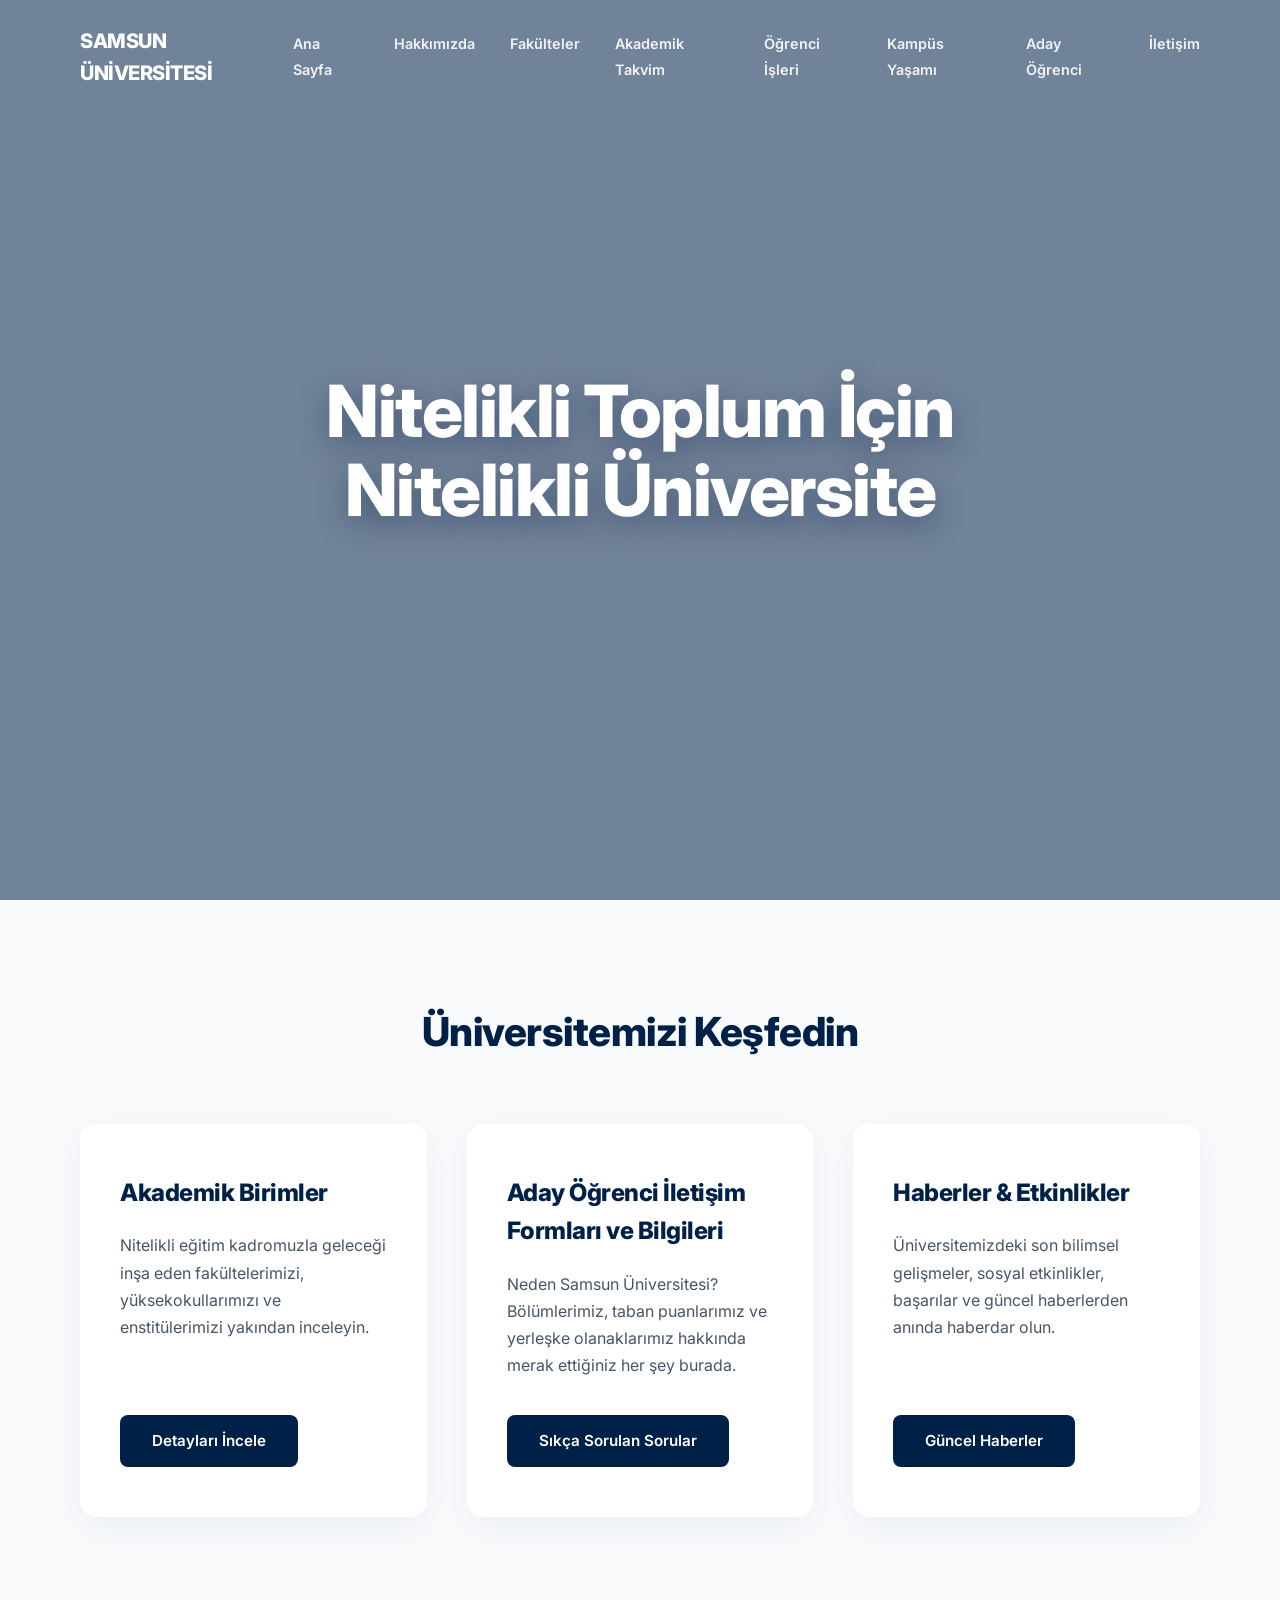
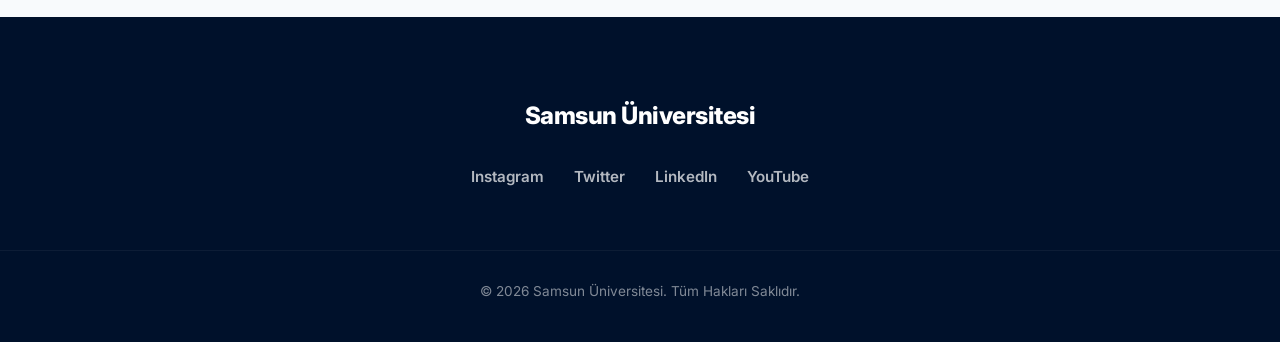
==== index.html @ f70bfde0 "ilk yükleme" ====
<!DOCTYPE html>
<html lang="tr">

<head>
    <meta charset="UTF-8">
    <meta name="viewport" content="width=device-width, initial-scale=1.0">
    <title>Samsun Üniversitesi | Ana Sayfa</title>
    <link rel="stylesheet" href="style.css">
    <meta name="description"
        content="Nitelikli Toplum İçin Nitelikli Üniversite - Samsun Üniversitesi Resmi Web Sitesi">
</head>

<body>

    <!-- Header & Navigation -->
    <header id="main-header">
        <div class="nav-container">
            <a href="index.html" class="logo">Samsun Üniversitesi</a>
            <nav>
                <ul>
                    <li><a href="index.html">Ana Sayfa</a></li>
                    <li><a href="hakkimizda.html">Hakkımızda</a></li>
                    <li><a href="fakulteler.html">Fakülteler</a></li>
                    <li><a href="takvim.html">Akademik Takvim</a></li>
                    <li><a href="ogrenci.html">Öğrenci İşleri</a></li>
                    <li><a href="kampus.html">Kampüs Yaşamı</a></li>
                    <li><a href="aday.html">Aday Öğrenci</a></li>
                    <li><a href="iletisim.html">İletişim</a></li>
                </ul>
            </nav>
        </div>
    </header>

    <!-- Hero Section -->
    <section class="hero">
        <video autoplay muted loop playsinline class="video-background">
            <source src="video/samsun_uni_bg.mp4" type="video/mp4">
            Tarayıcınız video etiketini desteklemiyor.
        </video>
        <div class="hero-overlay"></div>
        <div class="hero-content">
            <h1>Nitelikli Toplum İçin<br>Nitelikli Üniversite</h1>
        </div>
    </section>

    <!-- Info Cards Section -->
    <main class="container">
        <h2>Üniversitemizi Keşfedin</h2>
        <div class="card-grid">
            <div class="card">
                <h3>Akademik Birimler</h3>
                <p>Nitelikli eğitim kadromuzla geleceği inşa eden fakültelerimizi, yüksekokullarımızı ve enstitülerimizi
                    yakından inceleyin.</p>
                <a href="https://www.samsun.edu.tr/fakulteler" class="btn">Detayları İncele</a>
            </div>
            <div class="card">
                <h3>Aday Öğrenci İletişim Formları ve Bilgileri</h3>
                <p>Neden Samsun Üniversitesi? Bölümlerimiz, taban puanlarımız ve yerleşke olanaklarımız hakkında merak
                    ettiğiniz her şey burada.</p>
                <a href="aday.html" class="btn">Sıkça Sorulan Sorular</a>
            </div>
            <div class="card">
                <h3>Haberler & Etkinlikler</h3>
                <p>Üniversitemizdeki son bilimsel gelişmeler, sosyal etkinlikler, başarılar ve güncel haberlerden anında
                    haberdar olun.</p>
                <a href="haberler.html" class="btn">Güncel Haberler</a>
            </div>
        </div>
    </main>

    <!-- Footer -->
    <footer>
        <div class="footer-content">
            <div class="footer-logo">Samsun Üniversitesi</div>
            <!-- Social Media Text Links -->
            <div class="social-links">
                <a href="https://www.instagram.com/samsun.univ/" target="_blank">Instagram</a>
                <a href="https://x.com/samsun_univ" target="_blank">Twitter</a>
                <a href="https://www.linkedin.com/school/samsununiversitesi/about/" target="_blank">LinkedIn</a>
                <a href="https://www.youtube.com/@SamsunÜniversitesiTV" target="_blank">YouTube</a>
            </div>
        </div>
        <div class="footer-bottom">
            &copy; 2026 Samsun Üniversitesi. Tüm Hakları Saklıdır.
        </div>
    </footer>

    <!-- Script for Sticky Header behavior -->

</body>

</html>
---- style.css ----
@import url('https://fonts.googleapis.com/css2?family=Inter:wght@300;400;600;800&display=swap');

:root {
    --navy-blue: #002147;
    --navy-light: #003366;
    --navy-dark: #00112b;
    --white: #ffffff;
    --bg-light: #f8fafc;
    --text-primary: #1e293b;
    --text-secondary: #475569;
    --shadow-soft: 0 10px 40px rgba(0, 33, 71, 0.05);
    --shadow-hover: 0 20px 50px rgba(0, 33, 71, 0.1);
    --transition-speed: 0.4s;
}

* {
    margin: 0;
    padding: 0;
    box-sizing: border-box;
}

body {
    font-family: 'Inter', sans-serif;
    color: var(--text-primary);
    background-color: var(--bg-light);
    line-height: 1.6;
    /* Page Transition fade effect */
    animation: fadeIn 0.6s ease-out forwards;
}

@keyframes fadeIn {
    from {
        opacity: 0;
        transform: translateY(10px);
    }

    to {
        opacity: 1;
        transform: translateY(0);
    }
}

a {
    text-decoration: none;
    color: inherit;
    transition: color var(--transition-speed);
}

/* Header & Navigation */
header {
    position: fixed;
    top: 0;
    left: 0;
    width: 100%;
    z-index: 1000;
    transition: background-color var(--transition-speed), box-shadow var(--transition-speed);
    background-color: transparent;
}

/* Scrolled Header Class */
header.scrolled {
    background-color: var(--navy-blue);
    box-shadow: 0 4px 30px rgba(0, 0, 0, 0.15);
}

.nav-container {
    max-width: 1200px;
    margin: 0 auto;
    padding: 25px 40px;
    display: flex;
    justify-content: space-between;
    align-items: center;
    transition: padding var(--transition-speed);
}

header.scrolled .nav-container {
    padding: 15px 40px;
}

.logo {
    font-size: 1.25rem;
    font-weight: 800;
    color: var(--white);
    letter-spacing: -0.5px;
    text-transform: uppercase;
}

nav ul {
    list-style: none;
    display: flex;
    gap: 35px;
}

nav ul li a {
    color: var(--white);
    font-weight: 600;
    font-size: 0.9rem;
    position: relative;
    padding-bottom: 5px;
    opacity: 0.9;
    transition: opacity var(--transition-speed);
}

nav ul li a:hover {
    opacity: 1;
}

nav ul li a::after {
    content: '';
    position: absolute;
    bottom: 0;
    left: 0;
    width: 0%;
    height: 2px;
    background-color: var(--white);
    transition: width var(--transition-speed) ease;
}

nav ul li a:hover::after {
    width: 100%;
}

/* Hero Section with YouTube Background */
.hero {
    position: relative;
    width: 100%;
    height: 100vh;
    display: flex;
    justify-content: center;
    align-items: center;
    overflow: hidden;
}

.video-background {
    position: absolute;
    top: 50%;
    left: 50%;
    transform: translate(-50%, -50%);
    width: 100vw;
    height: 100vw;
    min-height: 100vh;
    min-width: 177.77vh;
    z-index: -1;
    pointer-events: none;
}

.hero-overlay {
    position: absolute;
    top: 0;
    left: 0;
    width: 100%;
    height: 100%;
    background: rgba(0, 33, 71, 0.55);
    /* Deep blue overlay 55% */
    z-index: 2;
}

.hero-content {
    position: relative;
    z-index: 3;
    text-align: center;
    color: var(--white);
    padding: 0 20px;
    max-width: 1000px;
}

.hero-content h1 {
    font-size: 4.5rem;
    font-weight: 800;
    letter-spacing: -1.5px;
    line-height: 1.1;
    text-shadow: 0 10px 30px rgba(0, 33, 71, 0.4);
}

/* Main Content Container */
.container {
    max-width: 1200px;
    margin: 100px auto;
    padding: 0 40px;
}

/* Section Titles */
h2 {
    font-size: 2.5rem;
    color: var(--navy-blue);
    margin-bottom: 60px;
    text-align: center;
    font-weight: 800;
    letter-spacing: -0.5px;
}

/* Card Layout */
.card-grid {
    display: grid;
    grid-template-columns: repeat(auto-fit, minmax(320px, 1fr));
    gap: 40px;
}

.card {
    background: var(--white);
    border-radius: 16px;
    padding: 50px 40px;
    box-shadow: var(--shadow-soft);
    transition: transform var(--transition-speed), box-shadow var(--transition-speed);
    display: flex;
    flex-direction: column;
    align-items: flex-start;
}

.card:hover {
    transform: translateY(-8px);
    box-shadow: var(--shadow-hover);
}

.card h3 {
    color: var(--navy-blue);
    font-size: 1.5rem;
    font-weight: 800;
    margin-bottom: 20px;
    letter-spacing: -0.5px;
}

.card p {
    color: var(--text-secondary);
    margin-bottom: 35px;
    line-height: 1.7;
    flex-grow: 1;
}

.btn {
    display: inline-block;
    padding: 14px 32px;
    background-color: var(--navy-blue);
    color: var(--white);
    border-radius: 8px;
    font-weight: 600;
    font-size: 0.95rem;
    transition: background-color var(--transition-speed), transform var(--transition-speed);
}

.btn:hover {
    background-color: var(--navy-light);
    transform: translateY(-2px);
}

/* General Pages Hero */
.page-hero {
    height: 40vh;
    min-height: 300px;
    background-color: var(--navy-blue);
    display: flex;
    justify-content: center;
    align-items: flex-end;
    padding-bottom: 60px;
    color: var(--white);
}

.page-hero h1 {
    font-size: 3rem;
    font-weight: 800;
    letter-spacing: -1px;
}

/* Footer Section */
footer {
    background-color: var(--navy-dark);
    color: var(--white);
    padding: 80px 0 40px;
    text-align: center;
}

.footer-content {
    max-width: 1200px;
    margin: 0 auto;
    display: flex;
    flex-direction: column;
    align-items: center;
    gap: 30px;
}

.footer-logo {
    font-size: 1.5rem;
    font-weight: 800;
    letter-spacing: -0.5px;
}

.social-links {
    display: flex;
    gap: 30px;
}

.social-links a {
    color: var(--white);
    font-size: 0.95rem;
    font-weight: 600;
    opacity: 0.7;
    transition: opacity var(--transition-speed);
}

.social-links a:hover {
    opacity: 1;
}

.footer-bottom {
    margin-top: 60px;
    padding-top: 30px;
    border-top: 1px solid rgba(255, 255, 255, 0.1);
    font-size: 0.85rem;
    opacity: 0.5;
}

/* Mesaj kutusunun arka planı (başlangıçta gizli) */
.success-overlay {
    display: none;
    /* Gizle */
    position: fixed;
    top: 0;
    left: 0;
    width: 100%;
    height: 100%;
    background: rgba(0, 0, 0, 0.7);
    justify-content: center;
    align-items: center;
    z-index: 1000;
}

/* Linkte #basari olduğunda bu stili çalıştır */
.success-overlay:target {
    display: flex;
    /* Görünür yap */
}

/* Mesaj kutusu tasarımı */
.success-box {
    background: white;
    padding: 30px;
    border-radius: 10px;
    text-align: center;
    box-shadow: 0 5px 15px rgba(0, 0, 0, 0.3);
}

.close-btn {
    display: inline-block;
    margin-top: 15px;
    padding: 8px 20px;
    background: #002147;
    color: white;
    text-decoration: none;
    border-radius: 5px;
}

/* Responsive adjustments */
@media (max-width: 992px) {
    .hero-content h1 {
        font-size: 3.5rem;
    }
}

@media (max-width: 768px) {
    .nav-container {
        flex-direction: column;
        gap: 20px;
        padding: 20px;
    }

    header.scrolled .nav-container {
        padding: 15px 20px;
    }

    nav ul {
        flex-wrap: wrap;
        justify-content: center;
        gap: 15px;
    }

    .hero-content h1 {
        font-size: 2.5rem;
    }
}
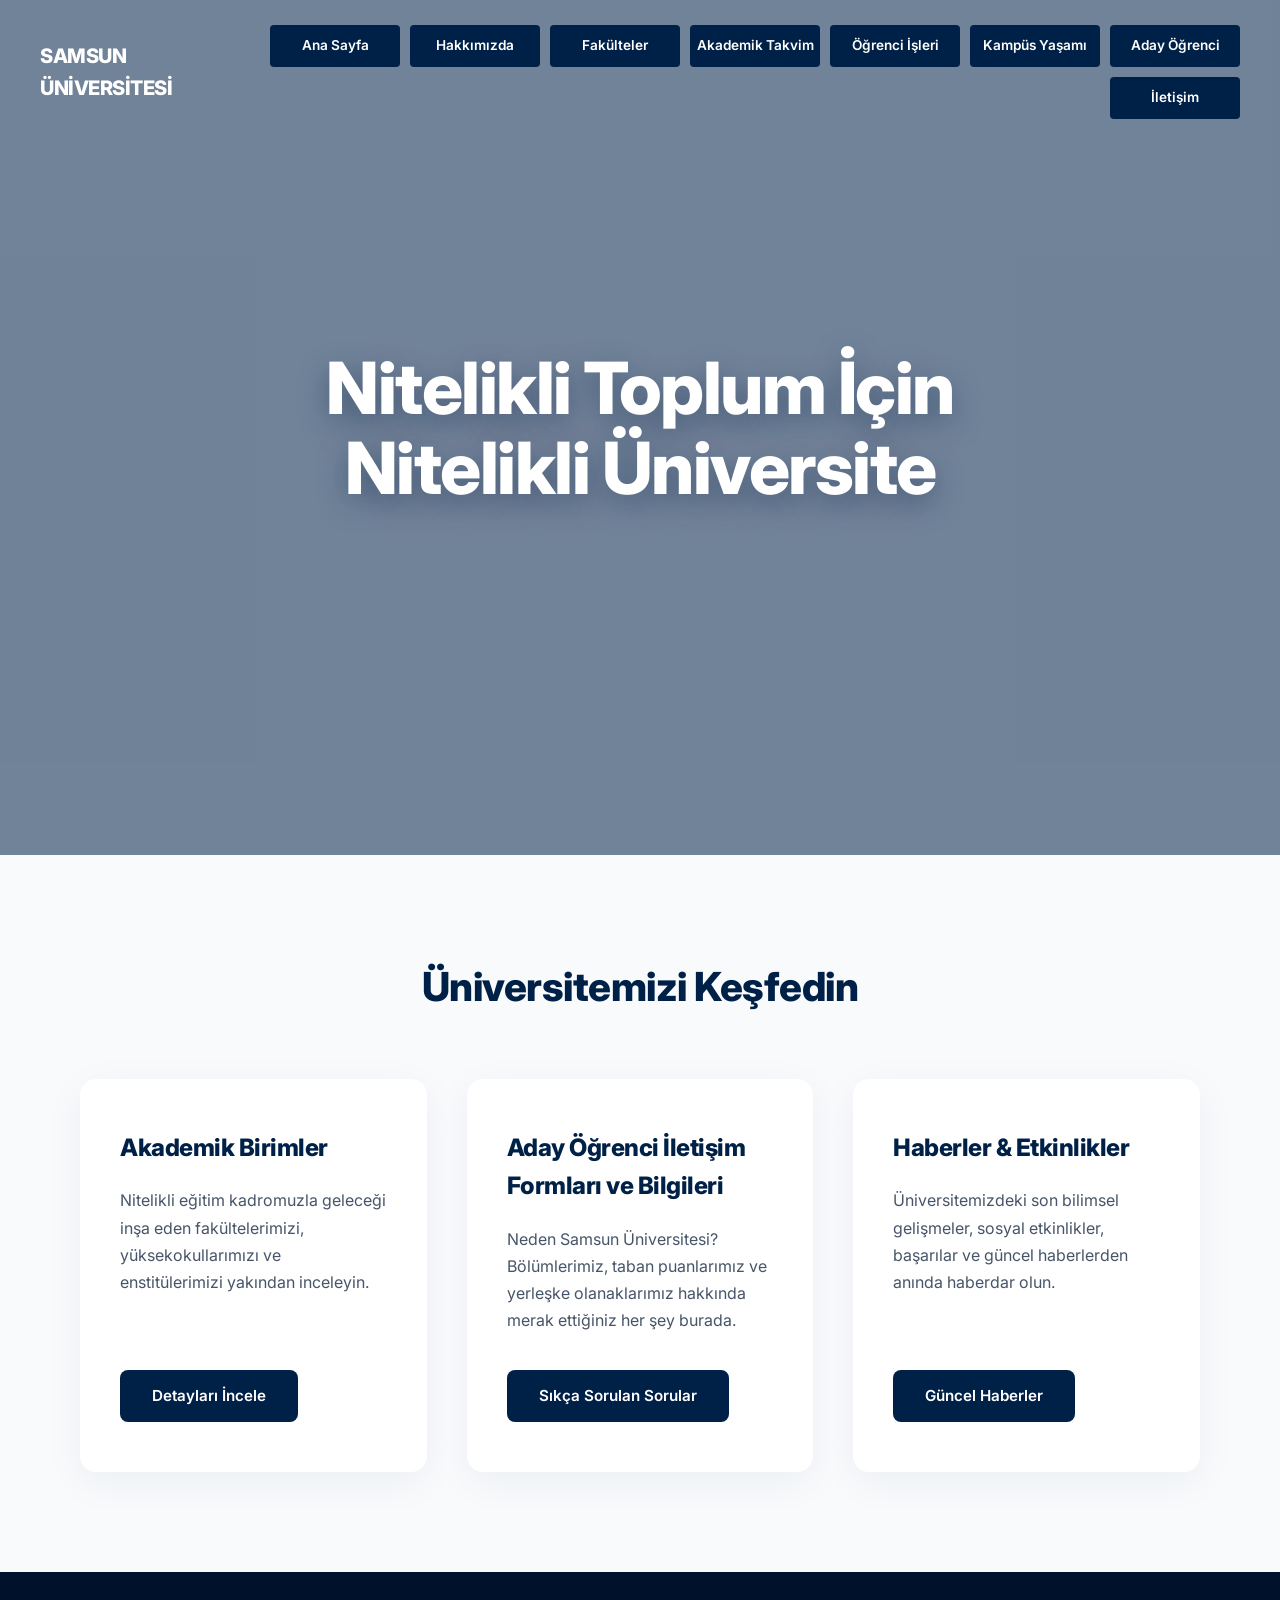
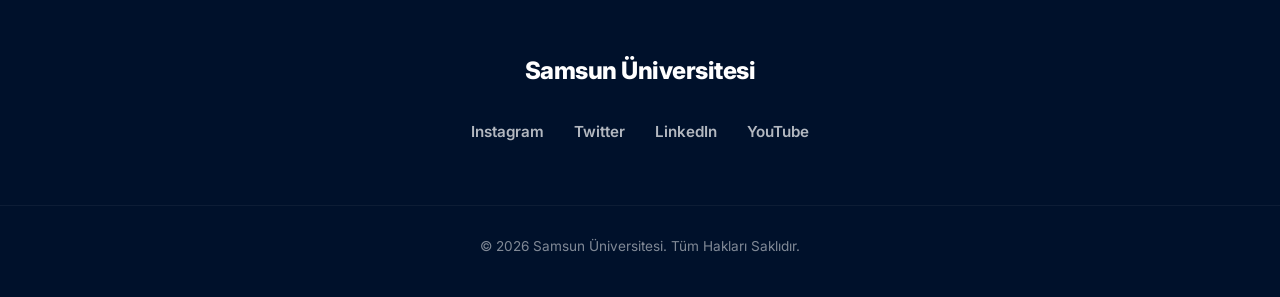
==== commit 755f6fe7: "butonlar düzenlendi" ====
--- a/index.html
+++ b/index.html
@@ -51,7 +51,7 @@
                 <h3>Akademik Birimler</h3>
                 <p>Nitelikli eğitim kadromuzla geleceği inşa eden fakültelerimizi, yüksekokullarımızı ve enstitülerimizi
                     yakından inceleyin.</p>
-                <a href="https://www.samsun.edu.tr/fakulteler" class="btn">Detayları İncele</a>
+                <a href="fakulteler.html" class="btn">Detayları İncele</a>
             </div>
             <div class="card">
                 <h3>Aday Öğrenci İletişim Formları ve Bilgileri</h3>
--- a/style.css
+++ b/style.css
@@ -64,7 +64,7 @@
 }
 
 .nav-container {
-    max-width: 1200px;
+    max-width: 100%;
     margin: 0 auto;
     padding: 25px 40px;
     display: flex;
@@ -88,43 +88,37 @@
 nav ul {
     list-style: none;
     display: flex;
-    gap: 35px;
+    flex-wrap: wrap;
+    justify-content: flex-end;
+    gap: 10px;
 }
 
 nav ul li a {
     color: var(--white);
+    background-color: var(--navy-blue);
+    width: 130px;
+    height: 42px;
+    display: flex;
+    align-items: center;
+    justify-content: center;
+    text-align: center;
+    border-radius: 4px;
     font-weight: 600;
-    font-size: 0.9rem;
-    position: relative;
-    padding-bottom: 5px;
-    opacity: 0.9;
-    transition: opacity var(--transition-speed);
+    font-size: 0.85rem;
+    box-sizing: border-box;
+    transition: background-color var(--transition-speed), transform var(--transition-speed);
 }
 
 nav ul li a:hover {
-    opacity: 1;
-}
-
-nav ul li a::after {
-    content: '';
-    position: absolute;
-    bottom: 0;
-    left: 0;
-    width: 0%;
-    height: 2px;
-    background-color: var(--white);
-    transition: width var(--transition-speed) ease;
-}
-
-nav ul li a:hover::after {
-    width: 100%;
+    background-color: var(--navy-light);
+    transform: translateY(-2px);
 }
 
 /* Hero Section with YouTube Background */
 .hero {
     position: relative;
     width: 100%;
-    height: 100vh;
+    height: 95vh;
     display: flex;
     justify-content: center;
     align-items: center;
@@ -138,8 +132,8 @@
     transform: translate(-50%, -50%);
     width: 100vw;
     height: 100vw;
-    min-height: 100vh;
-    min-width: 177.77vh;
+    min-height: 95vh;
+    min-width: 168.88vh;
     z-index: -1;
     pointer-events: none;
 }
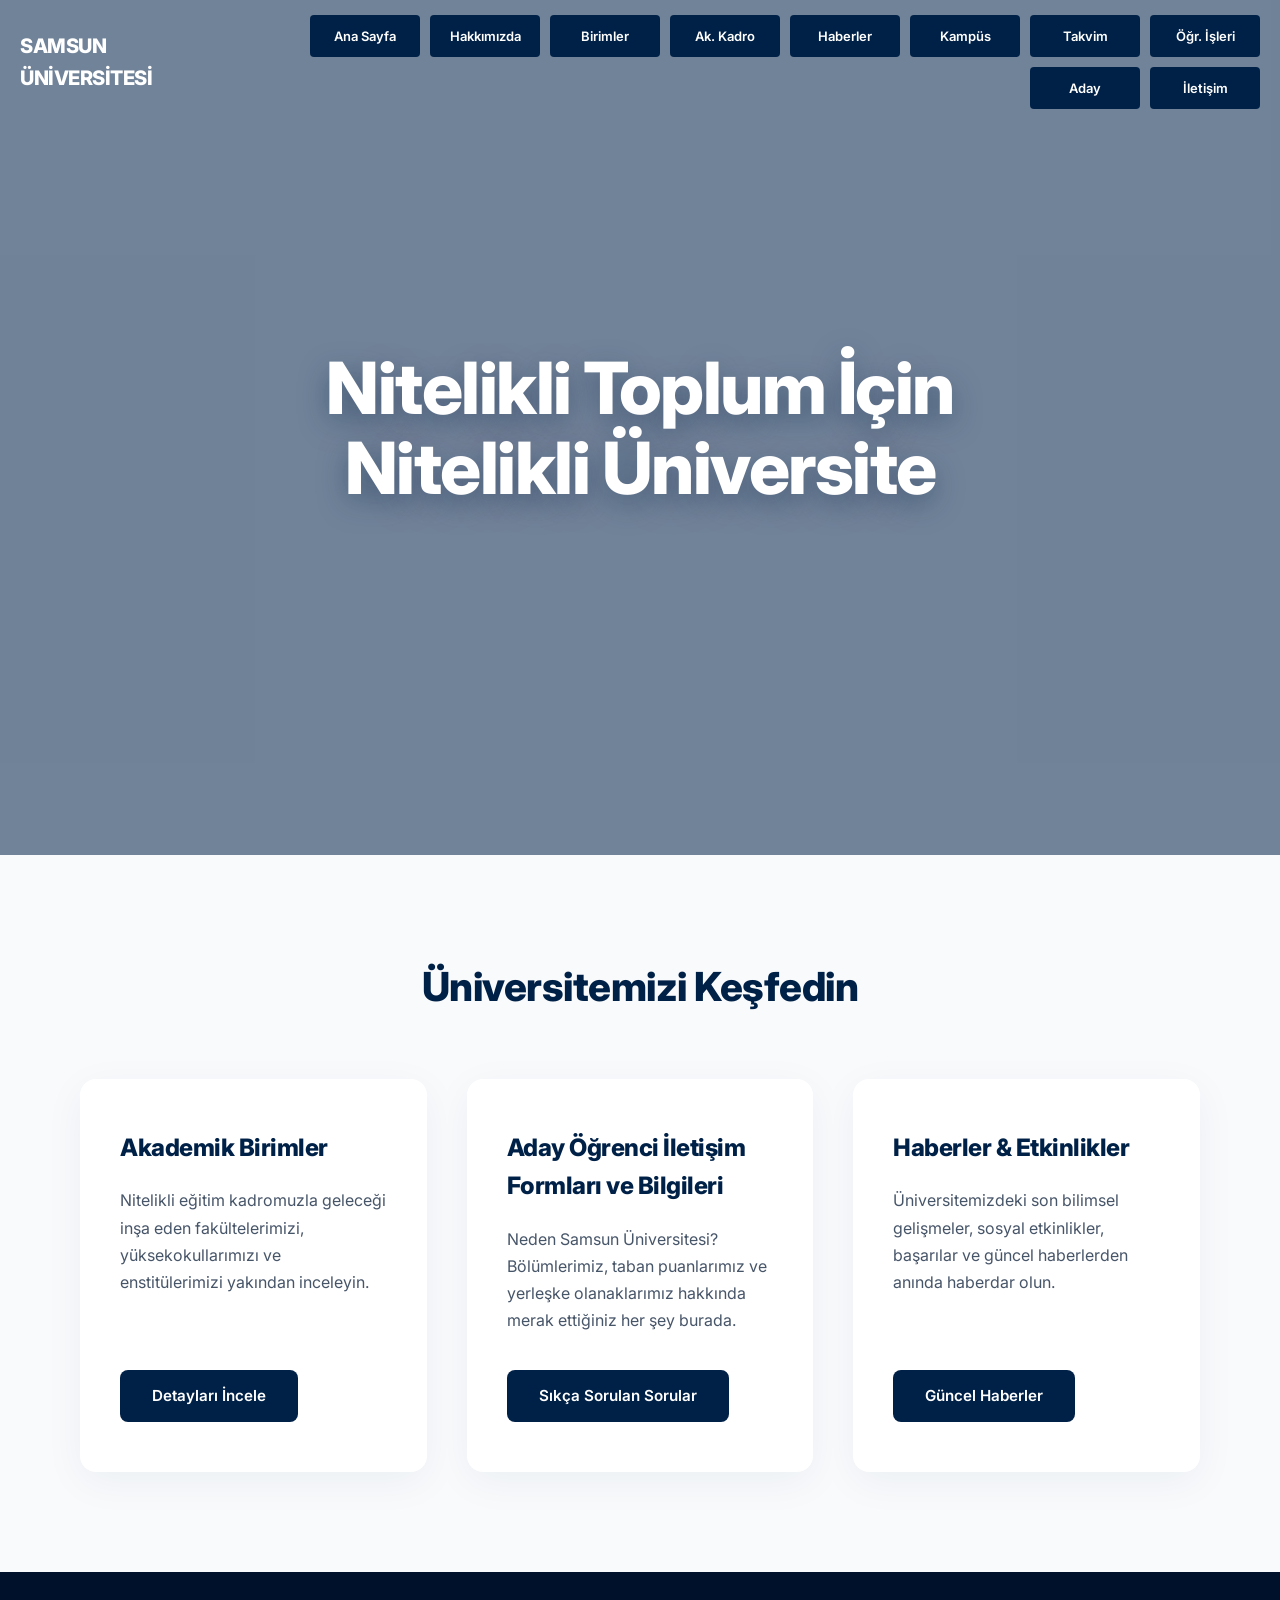
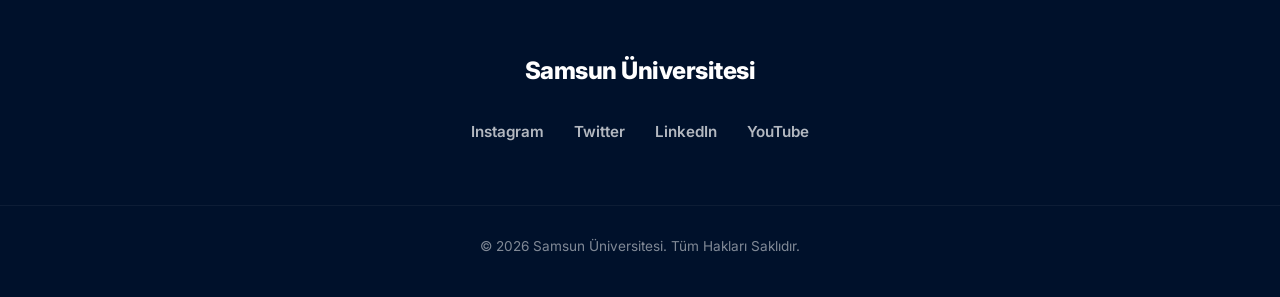
==== commit 2254beb2: "bölüm vurgusu eklendi" ====
--- a/index.html
+++ b/index.html
@@ -20,11 +20,13 @@
                 <ul>
                     <li><a href="index.html">Ana Sayfa</a></li>
                     <li><a href="hakkimizda.html">Hakkımızda</a></li>
-                    <li><a href="fakulteler.html">Fakülteler</a></li>
-                    <li><a href="takvim.html">Akademik Takvim</a></li>
-                    <li><a href="ogrenci.html">Öğrenci İşleri</a></li>
-                    <li><a href="kampus.html">Kampüs Yaşamı</a></li>
-                    <li><a href="aday.html">Aday Öğrenci</a></li>
+                    <li><a href="birimler.html">Birimler</a></li>
+                    <li><a href="akademik.html">Ak. Kadro</a></li>
+                    <li><a href="haberler.html">Haberler</a></li>
+                    <li><a href="kampus.html">Kampüs</a></li>
+                    <li><a href="takvim.html">Takvim</a></li>
+                    <li><a href="ogrenci.html">Öğr. İşleri</a></li>
+                    <li><a href="aday.html">Aday</a></li>
                     <li><a href="iletisim.html">İletişim</a></li>
                 </ul>
             </nav>
--- a/style.css
+++ b/style.css
@@ -66,7 +66,7 @@
 .nav-container {
     max-width: 100%;
     margin: 0 auto;
-    padding: 25px 40px;
+    padding: 15px 20px;
     display: flex;
     justify-content: space-between;
     align-items: center;
@@ -74,7 +74,7 @@
 }
 
 header.scrolled .nav-container {
-    padding: 15px 40px;
+    padding: 10px 20px;
 }
 
 .logo {
@@ -96,7 +96,7 @@
 nav ul li a {
     color: var(--white);
     background-color: var(--navy-blue);
-    width: 130px;
+    width: 110px;
     height: 42px;
     display: flex;
     align-items: center;
@@ -104,7 +104,7 @@
     text-align: center;
     border-radius: 4px;
     font-weight: 600;
-    font-size: 0.85rem;
+    font-size: 13px;
     box-sizing: border-box;
     transition: background-color var(--transition-speed), transform var(--transition-speed);
 }
@@ -237,6 +237,14 @@
     transform: translateY(-2px);
 }
 
+.modern-img {
+    width: 100%;
+    max-width: 800px;
+    border-radius: 12px;
+    box-shadow: var(--shadow-soft);
+    object-fit: cover;
+}
+
 /* General Pages Hero */
 .page-hero {
     height: 40vh;
@@ -370,4 +378,62 @@
     .hero-content h1 {
         font-size: 2.5rem;
     }
+
+    .gallery-stack {
+        display: flex;
+        flex-direction: column;
+        gap: 30px;
+        padding: 20px;
+        align-items: center;
+    }
+
+    .gallery-stack img {
+        width: 100%;
+        max-width: 800px;
+        height: auto;
+        border-radius: 12px;
+        box-shadow: 0 4px 15px rgba(0, 0, 0, 0.1);
+    }
+}
+
+/* Academic Staff List Styles */
+.academic-list {
+    display: flex;
+    flex-direction: column;
+    gap: 15px;
+    margin-top: 40px;
+    width: 100%;
+}
+
+.academic-row {
+    display: flex;
+    justify-content: space-between;
+    align-items: center;
+    background-color: #f8fafc;
+    padding: 20px 30px;
+    border-radius: 4px;
+    border-left: 4px solid var(--navy-blue);
+    box-shadow: 0 2px 10px rgba(0, 33, 71, 0.05);
+    transition: transform 0.2s ease, box-shadow 0.2s ease;
+}
+
+.academic-row:hover {
+    transform: translateX(5px);
+    box-shadow: 0 4px 15px rgba(0, 33, 71, 0.1);
+}
+
+.ac-info h3 {
+    color: var(--navy-blue);
+    font-size: 1.1rem;
+    font-weight: 700;
+    margin: 0;
+}
+
+.ac-role {
+    background-color: var(--navy-blue);
+    color: var(--white);
+    padding: 6px 14px;
+    border-radius: 20px;
+    font-size: 0.85rem;
+    font-weight: 600;
 }
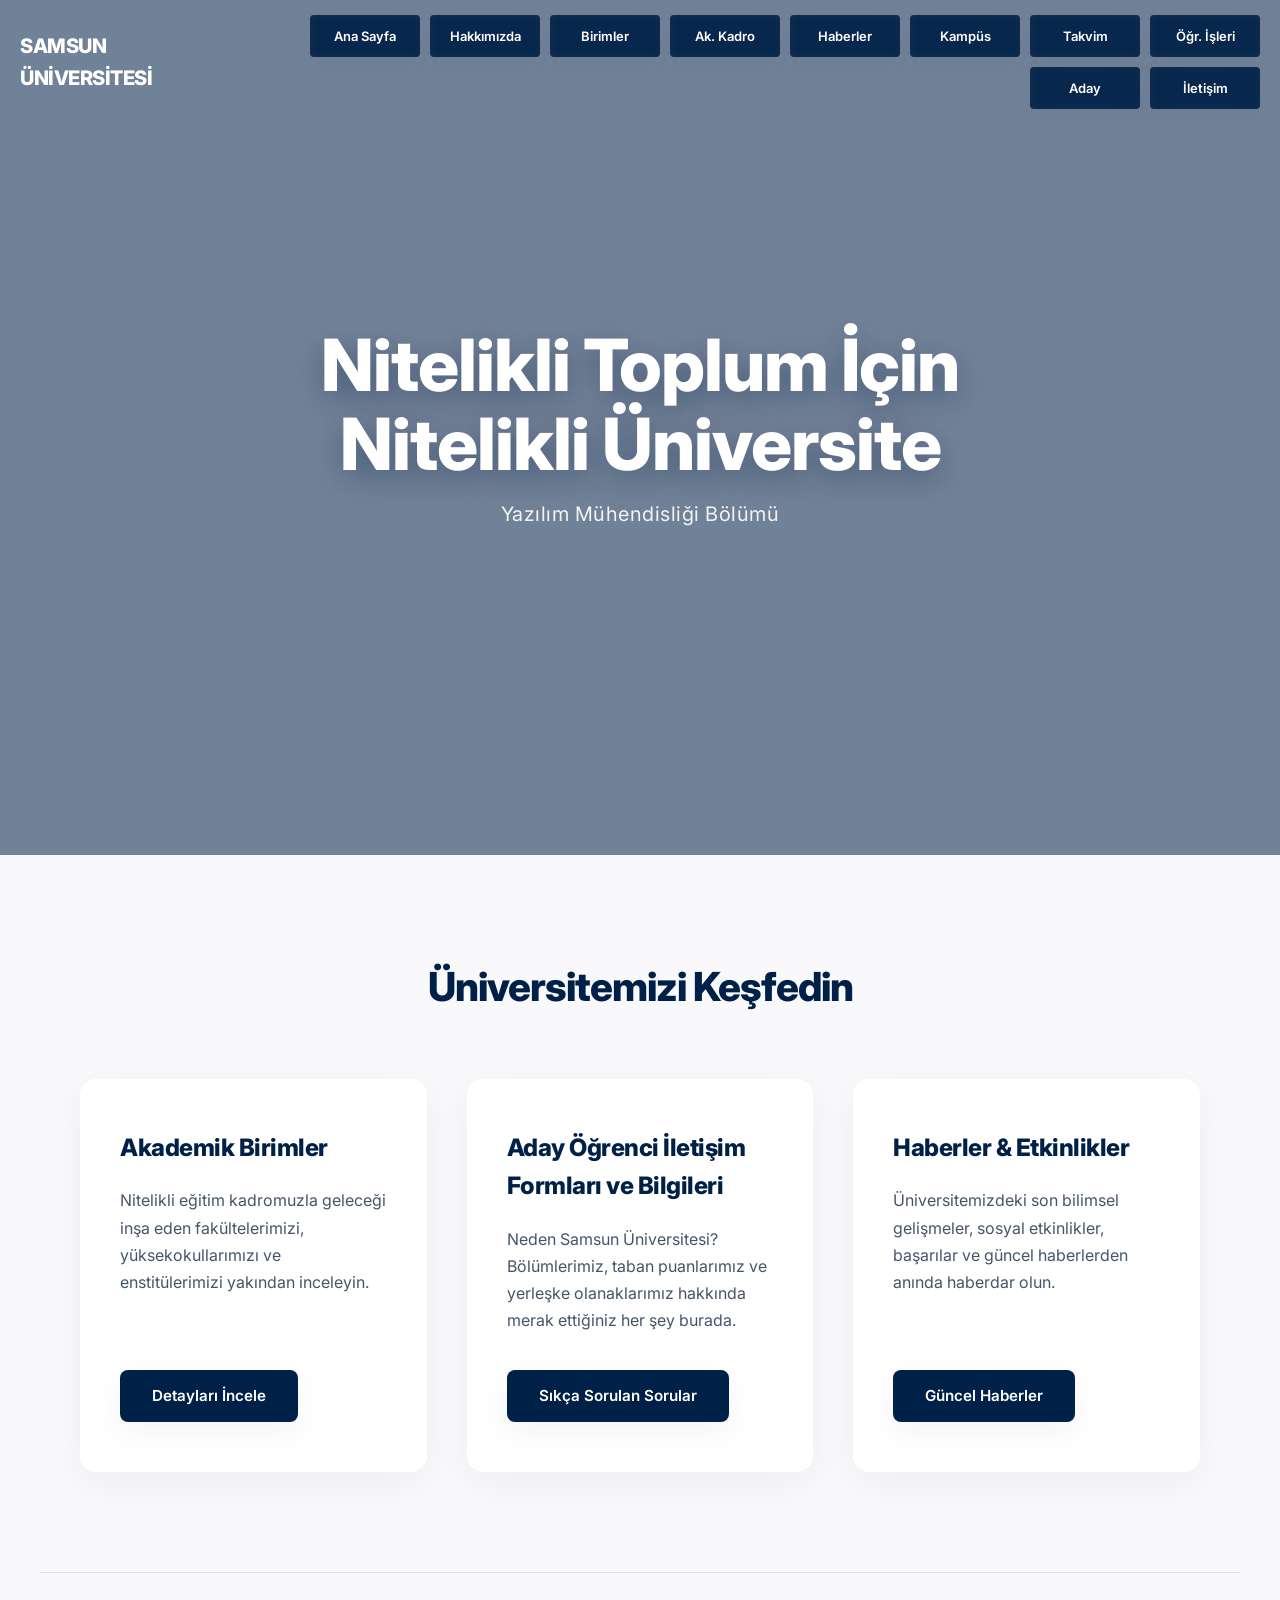
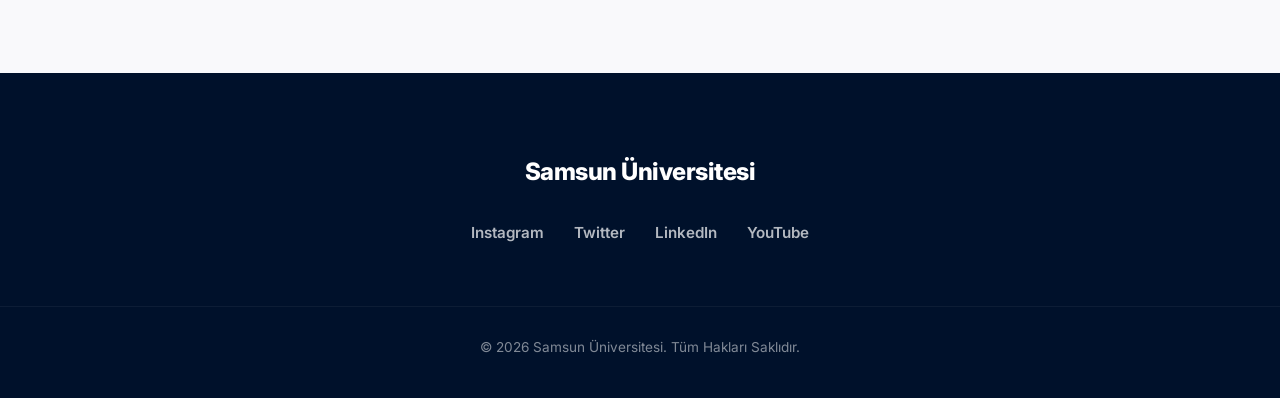
==== commit 42d93afe: "haberler.html güncellendi" ====
--- a/index.html
+++ b/index.html
@@ -42,6 +42,7 @@
         <div class="hero-overlay"></div>
         <div class="hero-content">
             <h1>Nitelikli Toplum İçin<br>Nitelikli Üniversite</h1>
+            <p class="hero-subtitle">Yazılım Mühendisliği Bölümü</p>
         </div>
     </section>
 
@@ -53,7 +54,7 @@
                 <h3>Akademik Birimler</h3>
                 <p>Nitelikli eğitim kadromuzla geleceği inşa eden fakültelerimizi, yüksekokullarımızı ve enstitülerimizi
                     yakından inceleyin.</p>
-                <a href="fakulteler.html" class="btn">Detayları İncele</a>
+                <a href="birimler.html" class="btn">Detayları İncele</a>
             </div>
             <div class="card">
                 <h3>Aday Öğrenci İletişim Formları ve Bilgileri</h3>
--- a/style.css
+++ b/style.css
@@ -5,7 +5,7 @@
     --navy-light: #003366;
     --navy-dark: #00112b;
     --white: #ffffff;
-    --bg-light: #f8fafc;
+    --bg-light: #f9f9fb;
     --text-primary: #1e293b;
     --text-secondary: #475569;
     --shadow-soft: 0 10px 40px rgba(0, 33, 71, 0.05);
@@ -95,7 +95,8 @@
 
 nav ul li a {
     color: var(--white);
-    background-color: var(--navy-blue);
+    background-color: rgba(0, 33, 71, 0.85);
+    backdrop-filter: blur(5px);
     width: 110px;
     height: 42px;
     display: flex;
@@ -106,12 +107,14 @@
     font-weight: 600;
     font-size: 13px;
     box-sizing: border-box;
-    transition: background-color var(--transition-speed), transform var(--transition-speed);
+    box-shadow: 0 10px 30px rgba(0, 33, 71, 0.05);
+    transition: all 0.4s ease;
 }
 
 nav ul li a:hover {
     background-color: var(--navy-light);
     transform: translateY(-2px);
+    box-shadow: 0 15px 40px rgba(0, 33, 71, 0.1);
 }
 
 /* Hero Section with YouTube Background */
@@ -161,16 +164,25 @@
 .hero-content h1 {
     font-size: 4.5rem;
     font-weight: 800;
-    letter-spacing: -1.5px;
+    letter-spacing: -1px;
     line-height: 1.1;
     text-shadow: 0 10px 30px rgba(0, 33, 71, 0.4);
+}
+
+.hero-subtitle {
+    font-size: 1.25rem;
+    font-weight: 400;
+    margin-top: 15px;
+    letter-spacing: 0.5px;
+    opacity: 0.9;
 }
 
 /* Main Content Container */
 .container {
     max-width: 1200px;
     margin: 100px auto;
-    padding: 0 40px;
+    padding: 0 40px 100px;
+    border-bottom: 1px solid rgba(0, 33, 71, 0.1);
 }
 
 /* Section Titles */
@@ -180,7 +192,7 @@
     margin-bottom: 60px;
     text-align: center;
     font-weight: 800;
-    letter-spacing: -0.5px;
+    letter-spacing: -1px;
 }
 
 /* Card Layout */
@@ -229,12 +241,14 @@
     border-radius: 8px;
     font-weight: 600;
     font-size: 0.95rem;
-    transition: background-color var(--transition-speed), transform var(--transition-speed);
+    box-shadow: 0 10px 30px rgba(0, 33, 71, 0.05);
+    transition: all 0.4s ease;
 }
 
 .btn:hover {
     background-color: var(--navy-light);
     transform: translateY(-2px);
+    box-shadow: 0 15px 40px rgba(0, 33, 71, 0.1);
 }
 
 .modern-img {
@@ -409,17 +423,18 @@
     display: flex;
     justify-content: space-between;
     align-items: center;
-    background-color: #f8fafc;
+    background-color: rgba(248, 250, 252, 0.8);
+    backdrop-filter: blur(5px);
     padding: 20px 30px;
     border-radius: 4px;
     border-left: 4px solid var(--navy-blue);
-    box-shadow: 0 2px 10px rgba(0, 33, 71, 0.05);
-    transition: transform 0.2s ease, box-shadow 0.2s ease;
+    box-shadow: 0 10px 30px rgba(0, 33, 71, 0.05);
+    transition: all 0.4s ease;
 }
 
 .academic-row:hover {
     transform: translateX(5px);
-    box-shadow: 0 4px 15px rgba(0, 33, 71, 0.1);
+    box-shadow: 0 15px 40px rgba(0, 33, 71, 0.1);
 }
 
 .ac-info h3 {
@@ -436,4 +451,86 @@
     border-radius: 20px;
     font-size: 0.85rem;
     font-weight: 600;
+}
+
+/* News List Card Styles */
+.news-list {
+    display: flex;
+    flex-direction: column;
+    gap: 30px;
+    width: 100%;
+}
+
+.news-card {
+    display: flex;
+    background-color: var(--white);
+    border-radius: 12px;
+    overflow: hidden;
+    box-shadow: 0 10px 30px rgba(0, 33, 71, 0.05);
+    transition: transform var(--transition-speed), box-shadow var(--transition-speed);
+}
+
+.news-card:hover {
+    transform: translateY(-5px);
+    box-shadow: 0 15px 40px rgba(0, 33, 71, 0.1);
+}
+
+.news-img {
+    width: 300px;
+    height: 200px;
+    object-fit: cover;
+    flex-shrink: 0;
+}
+
+.news-content {
+    padding: 30px;
+    display: flex;
+    flex-direction: column;
+    justify-content: center;
+    align-items: flex-start;
+}
+
+.news-content h3 {
+    color: var(--navy-blue);
+    font-size: 1.5rem;
+    font-weight: 800;
+    margin-bottom: 15px;
+    letter-spacing: -0.5px;
+}
+
+.news-content p {
+    color: var(--text-secondary);
+    margin-bottom: 25px;
+    line-height: 1.7;
+    flex-grow: 1;
+}
+
+.news-btn {
+    display: inline-block;
+    padding: 10px 24px;
+    background-color: var(--navy-blue);
+    color: var(--white);
+    border-radius: 6px;
+    font-weight: 600;
+    font-size: 0.9rem;
+    box-shadow: 0 5px 15px rgba(0, 33, 71, 0.05);
+    transition: all 0.3s ease;
+    text-decoration: none;
+}
+
+.news-btn:hover {
+    background-color: var(--navy-light);
+    transform: translateY(-2px);
+    color: var(--white);
+}
+
+@media (max-width: 768px) {
+    .news-card {
+        flex-direction: column;
+    }
+    
+    .news-img {
+        width: 100%;
+        height: 250px;
+    }
 }
